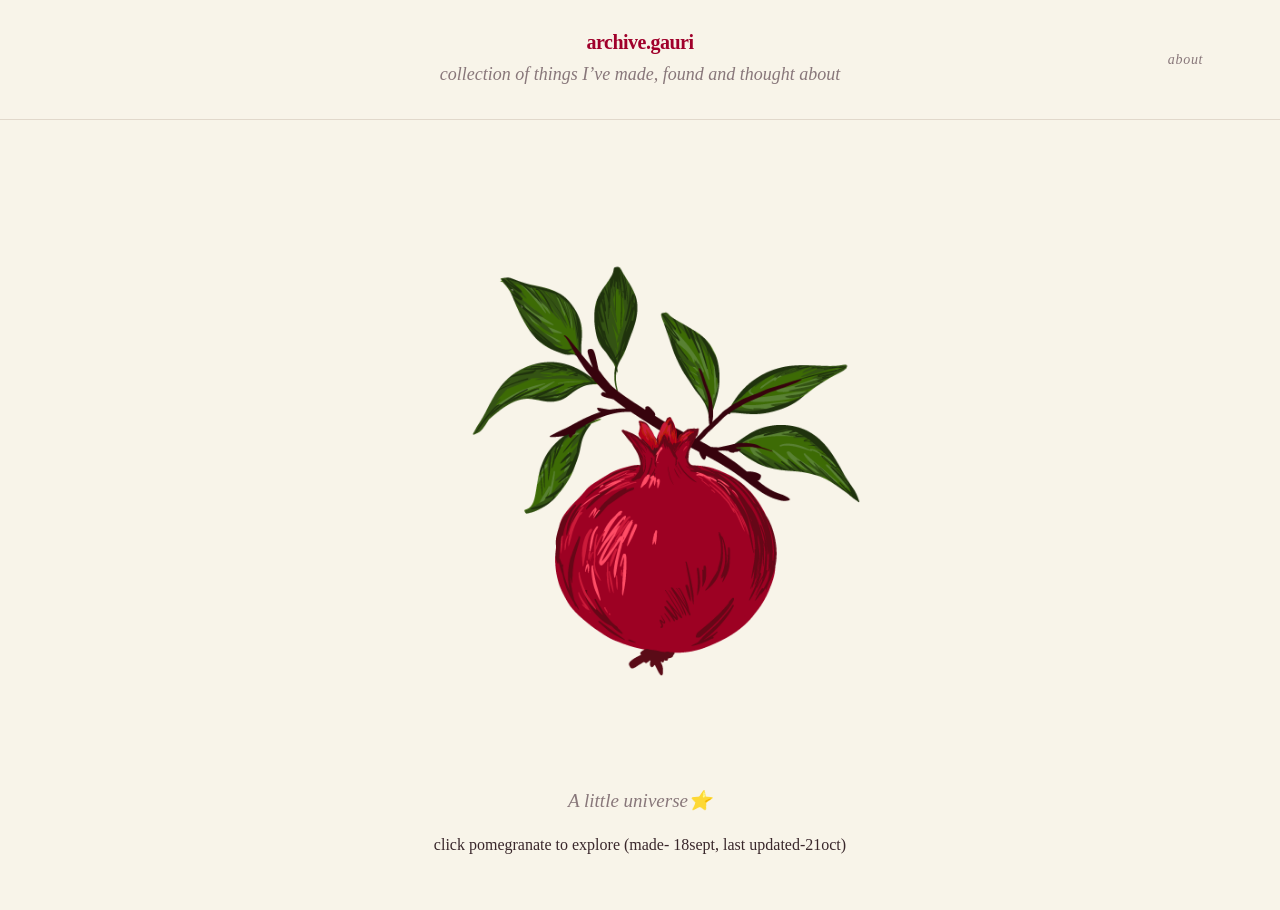
==== index.html @ e5700b9c "Make credentials link prominent at top of seed screen" ====
<!DOCTYPE html>
<html lang="en">
<head>
  <meta charset="UTF-8">
  <meta name="viewport" content="width=device-width, initial-scale=1.0">
  <title>archive.gauri</title>

  <style>
    :root {
      --cream: #f8f4e9;
      --burgundy: #a0002b;
      --dark-burgundy: #69001d;
      --text: #39272b;
      --muted: #88777a;
      --border: #e1d8cb;
    }

    * {
      box-sizing: border-box;
    }

    html {
      scroll-behavior: smooth;
    }

    body {
      margin: 0;
      background: var(--cream);
      color: var(--text);
      font-family: Georgia, "Times New Roman", serif;
      overflow-x: hidden;
    }

    button {
      font: inherit;
    }

    [hidden] {
      display: none !important;
    }
    header {
  position: relative;
}

.about-link {
  position: absolute;

  right: 6%;
  top: 50%;

  transform: translateY(-50%);

  color: var(--muted);

  font-size: 14px;
  font-style: italic;

  letter-spacing: 0.05em;

  text-decoration: none;

  transition:
    color 200ms ease,
    opacity 200ms ease;
}

.about-link:hover {
  color: var(--burgundy);
}

@media (max-width: 600px) {

  .about-link {
    right: 18px;
    font-size: 12px;
  }

}

    /* HEADER */

    header {
      min-height: 120px;
      padding: 20px 6%;
      display: flex;
      flex-direction: column;
      align-items: center;
      justify-content: center;
      gap: 8px;
      text-align: center;
      border-bottom: 1px solid var(--border);
    }
    
    .brand {
  color: var(--burgundy);
  font-family: Georgia, "Times New Roman", serif;
  font-size: 20px;
  font-weight: 700;
  letter-spacing: -0.025em;
}

    .tagline {
      margin: 0;
      color: var(--muted);
      font-size: 18px;
      font-style: italic;
      line-height: 1.4;
    }

    
/* PAGE COMPOSITION */

.page {
  min-height: calc(100vh - 120px);
  min-height: calc(100svh - 120px);

  display: flex;
  flex-direction: column;
  align-items: center;
  justify-content: center;

  padding: 24px 20px 40px;
}

.screen {
  width: 100%;
  display: flex;
  flex-direction: column;
  align-items: center;
  justify-content: center;
  gap: 4px;
}

.screen[hidden] {
  display: none !important;
}

/* OPENING INSTRUCTION */

.instruction {
  margin: 0;
  color: var(--muted);

  font-size: 18px;
  font-style: italic;
  line-height: 1.6;
  text-align: center;
}
    
/* OPENING POMEGRANATE */

.fruit-button {
  position: relative;
  display: grid;
  place-items: center;

  width: min(76vw, 620px);
  aspect-ratio: 1;

  padding: 0;
  border: 0;
  background: transparent;

  cursor: pointer;
  -webkit-tap-highlight-color: transparent;
}

.fruit-button img {
  display: block;
  width: 100%;
  height: 100%;
  object-fit: contain;

  transform-origin: 50% 55%;
  animation: sway 5s ease-in-out infinite;

  user-select: none;
  -webkit-user-drag: none;
  pointer-events: none;
}

.fruit-button:focus-visible {
  outline: 2px solid var(--burgundy);
  outline-offset: 8px;
  border-radius: 50%;
}
    @media (hover: hover) and (pointer: fine) {
  .fruit-button:hover img {
    animation-play-state: paused;
    transform: scale(1.055) rotate(-2deg);
    filter: drop-shadow(0 12px 18px rgba(105, 0, 29, 0.12));
    transition:
      transform 350ms ease,
      filter 350ms ease;
  }
}

.fruit-button:focus-visible {
  outline: 2px solid var(--burgundy);
  outline-offset: 8px;
  border-radius: 50%;
}

    @keyframes sway {
      0%, 100% {
        transform: rotate(-2deg);
      }

      50% {
        transform: rotate(2deg);
      }
    }

    .instruction {
      margin: 18px 0 0;
      color: var(--muted);
      font-size: 19px;
      font-style: italic;
      text-align: center;
    }

    /* CROSS-SECTION STAGE */

    .cross-stage {
      position: relative;
      width: min(96vw, 1280px);
      height: min(70vh, 700px);
      min-height: 390px;
      display: grid;
      place-items: center;
      isolation: isolate;
    }

    .cross-section {
      position: relative;
      z-index: 1;
      width: min(66%, 530px);
      height: 100%;
      display: grid;
      place-items: center;
      pointer-events: none;
    }

    .cross-section img {
      display: block;
      width: 100%;
      height: 100%;
      object-fit: contain;
      user-select: none;
      -webkit-user-drag: none;
      pointer-events: none;
    }

    /* CLICKABLE SEEDS */

    .seed {
      position: absolute;
      z-index: 3;
      transform: none !important;
      left: var(--seed-x, 0%);
      top: var(--seed-y, 0%);
      right: auto;
      bottom: auto;
      width: clamp(66px, 10vw, 105px);
      height: clamp(66px, 10vw, 105px);

      display: grid;
      place-items: center;

      padding: 0;
      border: 0;
      border-radius: 50%;
      background: transparent;

      cursor: pointer;
      pointer-events: auto;
      touch-action: manipulation;
      -webkit-tap-highlight-color: transparent;
    }

    .seed img {
      display: block;
      width: 100%;
      height: 100%;
      object-fit: contain;
      user-select: none;
      -webkit-user-drag: none;

      /* The BUTTON receives the click, not the image. */
      pointer-events: none;

      transform: rotate(var(--seed-rotation, 0deg));
      transition:
        transform 300ms ease,
        filter 300ms ease;
    }

    .seed:focus-visible {
      outline: 2px solid var(--burgundy);
      outline-offset: 3px;
    }

    .seed:active img {
      transform: scale(.9);
    }

    /* SEED TITLE LABELS */

.seed-tooltip {
  position: absolute;
  left: 50%;
  bottom: calc(100% + 10px);
  z-index: 10;

  width: max-content;
  max-width: min(220px, 65vw);
  padding: 8px 12px;

  border: 1px solid var(--border);
  border-radius: 24px;
  background: var(--cream);
  color: var(--burgundy);

  font-family: Georgia, "Times New Roman", serif;
  font-size: 13px;
  line-height: 1.4;
  text-align: center;

  opacity: 0;
  visibility: hidden;
  pointer-events: none;

  transform: translate(-50%, 5px);
  transition:
    opacity 200ms ease,
    transform 200ms ease,
    visibility 200ms ease;
}

.seed:hover .seed-tooltip,
.seed:focus-visible .seed-tooltip,
.seed[aria-pressed="true"] .seed-tooltip {
  opacity: 1;
  visibility: visible;
  transform: translate(-50%, 0);
}

    @media (hover: hover) and (pointer: fine) {
  .seed:hover img {
    transform: scale(1.1) rotate(3deg);
    filter: drop-shadow(0 5px 8px rgba(160, 0, 43, 0.2));
  }
}

.seed:active img {
  transform: scale(0.92);
}
    

    /* GLOW ON THE SELECTED SEED */

    .seed[aria-pressed="true"] img {
      filter:
        drop-shadow(0 0 5px rgba(160, 0, 45, 0.9))
        drop-shadow(0 0 14px rgba(160, 0, 45, 0.75))
        drop-shadow(0 0 26px rgba(160, 0, 45, 0.4));

      transform: scale(1.12);
    }

    @media (hover: hover) and (pointer: fine) {
      .seed:hover img {
        transform: scale(1.08);
      }
    }

    /* BALANCED SEED PLACEMENT */

    /* Seed positions are randomised each time the archive opens. */
    .seed-1 img { --seed-rotation: -18deg; }
    .seed-2 img { --seed-rotation: 18deg; }
    .seed-3 img { --seed-rotation: -35deg; }
    .seed-4 img { --seed-rotation: 35deg; }
    .seed-5 img { --seed-rotation: 18deg; }
    .seed-6 img { --seed-rotation: -18deg; }

    /* SCREEN TRANSITIONS */

    .screen.entering {
      animation: screen-enter 750ms cubic-bezier(.22, 1, .36, 1) both;
    }

    @keyframes screen-enter {
      from {
        opacity: 0;
        transform: translateY(14px);
      }

      to {
        opacity: 1;
        transform: translateY(0);
      }
    }

    .fruit-button.bursting img {
      animation: fruit-burst 850ms cubic-bezier(.22, 1, .36, 1) both;
    }

    @keyframes fruit-burst {
      0% {
        transform: scale(1) rotate(0deg);
        opacity: 1;
      }

      35% {
        transform: scale(1.12) rotate(-3deg);
        opacity: 1;
      }

      100% {
        transform: scale(.68) rotate(4deg);
        opacity: 0;
      }
    }

    .seed {
      opacity: 0;
    }

    .screen.entering .seed {
      animation: seed-arrive 800ms cubic-bezier(.22, 1, .36, 1) both;
    }

    .screen.entering .seed-1 { animation-delay: 80ms; }
    .screen.entering .seed-2 { animation-delay: 140ms; }
    .screen.entering .seed-3 { animation-delay: 200ms; }
    .screen.entering .seed-4 { animation-delay: 260ms; }
    .screen.entering .seed-5 { animation-delay: 320ms; }
    .screen.entering .seed-6 { animation-delay: 380ms; }
    .screen.entering .seed-7 { animation-delay: 120ms; }
    .screen.entering .seed-8 { animation-delay: 180ms; }
    .screen.entering .seed-9 { animation-delay: 240ms; }
    .screen.entering .seed-10 { animation-delay: 300ms; }
    .screen.entering .seed-11 { animation-delay: 360ms; }
    .screen.entering .seed-12 { animation-delay: 420ms; }

    @keyframes seed-arrive {
      from {
        opacity: 0;
        scale: .35;
      }

      to {
        opacity: 1;
        scale: 1;
      }
    }

    /* BOTTOM SEED INFORMATION PANEL */

    .seed-detail {
      width: min(100%, 760px);
      margin: 30px auto 0;
      padding: 34px 40px;

      background: #fcf8ef;
      border: 1px solid var(--border);
      border-top: 2px solid #d9b6b4;
      border-radius: 3px;

      animation: detail-enter 450ms cubic-bezier(.22, 1, .36, 1) both;
    }

    @keyframes detail-enter {
      from {
        opacity: 0;
        transform: translateY(12px) scale(0.985);
      }

      to {
        opacity: 1;
        transform: translateY(0) scale(1);
      }
    }

    .detail-eyebrow {
      margin: 0 0 18px;
      color: var(--muted);
      font-size: 12px;
      letter-spacing: 3px;
      text-transform: uppercase;
    }

    .detail-title {
      margin: 0 0 20px;
      color: var(--burgundy);
      font-size: clamp(30px, 5vw, 46px);
      font-weight: normal;
      line-height: 1.2;
    }

    .detail-description {
      margin: 0;
      font-size: 18px;
      line-height: 1.8;
      white-space: pre-wrap;
      overflow-wrap: anywhere;
    }

    .detail-actions {
      display: flex;
      flex-wrap: wrap;
      gap: 12px;
      margin-top: 30px;
    }

    /* BUTTONS */

    .archive-button {
  display: inline-flex;
  align-items: center;
  justify-content: center;
  padding: 11px 24px;
  border: 1px solid var(--border);
  border-radius: 40px;
  background: transparent;
  color: var(--muted);
  font-family: Georgia, "Times New Roman", serif;
  font-size: 15px;
  cursor: pointer;
  transition:
    color 200ms ease,
    border-color 200ms ease,
    background 200ms ease,
    transform 200ms ease;
}

.archive-button:hover {
  color: var(--burgundy);
  border-color: var(--burgundy);
  background: rgba(160, 0, 43, 0.035);
}

.archive-button:active {
  transform: scale(0.98);
}

.archive-button:focus-visible {
  outline: 2px solid var(--burgundy);
  outline-offset: 4px;
}

    .close-button {
      margin-top: 26px;
    }

.credentials-seed-link {
  display: inline-flex;
  align-items: center;
  justify-content: center;
  align-self: center;
  margin: 0 auto 12px;
  padding: 9px 18px;
  border: 1px solid var(--burgundy);
  border-radius: 30px;
  color: var(--burgundy);
  background: rgba(248, 244, 233, .92);
  font-size: 14px;
  letter-spacing: .04em;
  text-decoration: none;
  transition: background 200ms ease, color 200ms ease, transform 200ms ease;
}
.credentials-seed-link:hover {
  background: var(--burgundy);
  color: var(--cream);
  transform: translateY(-1px);
}

    /* MOBILE */

    @media (max-width: 600px) {
      header {
        min-height: 90px;
        height: auto;
        padding: 16px 55px;
      }

      .brand {
        font-size: 18px;
      }

      .page {
        min-height: calc(100vh - 64px);
        min-height: calc(100svh - 64px);
        padding: 24px 14px;
      }

      .fruit-button {
        width: min(88vw, 460px);
      }

      .instruction {
        font-size: 16px;
        margin-top: 12px;
      }

      .opening-hint {
        margin: 12px 0 0;
        color: var(--muted);
        font-size: 12px;
        letter-spacing: 1px;
        opacity: 0.75;
      }

      .cross-stage {
        width: 100%;
        height: min(105vw, 500px);
        min-height: 320px;
      }

      .cross-section {
        width: 76%;
      }

      .seed {
        width: clamp(48px, 15vw, 75px);
        height: clamp(48px, 15vw, 75px);
      }

      .seed {
        width: clamp(44px, 12vw, 66px);
        height: clamp(44px, 12vw, 66px);
      }

      .seed-tooltip {
        max-width: min(170px, 58vw);
        padding: 7px 10px;
        font-size: 12px;
      }

      .seed-detail {
        margin-top: 22px;
        padding: 26px 22px;
      }

      .detail-description {
        font-size: 16px;
      }

      .detail-actions {
        flex-direction: column;
      }

      .archive-button {
        width: 100%;
      }
    }

    @media (prefers-reduced-motion: reduce) {
      *,
      *::before,
      *::after {
        animation-duration: 0.01ms !important;
        animation-iteration-count: 1 !important;
        transition-duration: 0.01ms !important;
        scroll-behavior: auto !important;
      }
    }
    @media (prefers-reduced-motion: reduce) {
  .fruit-button img,
  .seed img,
  .seed-tooltip {
    animation: none !important;
    transition: none !important;
  }
}

    /* Custom cursor trail */
.cursor-trail {
  position: fixed;
  top: 0;
  left: 0;
  width: 12px;
  height: 12px;
  border-radius: 50%;
  background: #9f1239;
  pointer-events: none;
  z-index: 9999;
  opacity: 0;
  transform: translate(-50%, -50%);
  transition: opacity 180ms ease;
}

.cursor-trail.visible {
  opacity: 1;
}

.cursor-particle {
  position: fixed;
  width: 8px;
  height: 11px;
  border-radius: 50%;
  background: #9f1239;
  pointer-events: none;
  z-index: 9998;
  opacity: 0.9;
  transform: translate(-50%, -50%) rotate(25deg);
  animation: seed-fade 850ms ease-out forwards;
}

@keyframes seed-fade {
  to {
    opacity: 0;
    transform: translate(-50%, -50%) rotate(25deg) scale(0.2);
  }
}

/* Keep the effect off touchscreens and for reduced-motion preferences */

@media (prefers-reduced-motion: reduce) {
  .cursor-trail,
  .cursor-particle {
    display: none !important;
  }
}

    /* RESPONSIVE ARCHIVE LAYOUT */

@media (max-width: 600px) {
  .page {
    width: 100%;
  }

  .screen {
    width: 100%;
    padding-left: 16px;
    padding-right: 16px;
  }

  .fruit-button {
    width: min(76vw, 420px);
    max-width: 100%;
  }

  .opening-hint {
    max-width: 90%;
    margin-left: auto;
    margin-right: auto;
    font-size: 13px;
    line-height: 1.7;
  }

  .archive-button {
    max-width: 100%;
    white-space: normal;
  }

  .detail-actions {
    justify-content: center;
  }
}

@media (max-height: 500px) and (orientation: landscape) {
  header {
    min-height: 76px;
    padding-top: 10px;
    padding-bottom: 10px;
  }

  .screen {
    min-height: auto;
    padding-top: 20px;
    padding-bottom: 30px;
  }

  .fruit-button {
    width: min(42vh, 320px);
  }

  .cross-stage {
    width: min(90vw, 580px);
    min-height: 300px;
  }
}
  </style>
  <link rel="stylesheet" href="./resource-cards.css">
  <script defer src="./resource-cards.js"></script>
</head>

<body>

  <header>

  <div class="brand">
    archive.gauri
  </div>

  <p class="tagline">
    collection of things I’ve made, found and thought about
  </p>

  <a
    href="./about.html"
    class="about-link"
  >
    about
  </a>

</header>

  <main class="page">

    <!-- SCREEN 1: WHOLE POMEGRANATE -->

    <section class="screen" id="opening-screen">

  <button
    class="fruit-button"
    id="open-fruit"
    aria-label="Open the pomegranate"
  >
    <img
      src="./images/pomegranate-whole.png"
      alt="A whole pomegranate"
      draggable="false"
    >
  </button>

  <p class="instruction">
    A little universe⭐️
  </p>

  <p class="opening-hint">
    click pomegranate to explore
    (made- 18sept, last updated-21oct)
  </p>

</section>

    

    <!-- SCREEN 2: CROSS-SECTION -->

    <section class="screen" id="archive-screen" hidden>

      <a href="./gauri-creds/" class="credentials-seed-link">Credentials ↗</a>

      <div class="cross-stage">

        <div class="cross-section">
          <img
            src="./images/pomegranate-cross-section.png"
            alt="Pomegranate cross-section"
            draggable="false"
          >
        </div>

        <!-- Each seed is now a real, accessible button. -->

        <button
  class="seed seed-1"
  data-seed="1"
  aria-label="The Web of Things"
>
  <img src="./images/seed1.png" alt="" draggable="false">
  <span class="seed-tooltip">The Web of Things</span>
</button>

        <button
          class="seed seed-2"
          data-seed="2"
          aria-label="In the meantime"
        >
          <img src="./images/seed2.png" alt="" draggable="false">
          <span class="seed-tooltip">In the meantime</span>
        </button>

        <button
          class="seed seed-3"
          data-seed="3"
          aria-label="The Body, Inc."
        >
          <img src="./images/seed3.png" alt="" draggable="false">
          <span class="seed-tooltip">The Body, Inc.</span>
        </button>

        <button
          class="seed seed-4"
          data-seed="4"
          aria-label="The Long Game"
        >
          <img src="./images/seed4.png" alt="" draggable="false">
          <span class="seed-tooltip">The Long Game</span>
        </button>

        <button
          class="seed seed-5"
          data-seed="5"
          aria-label="A World in Pigment"
        >
          <img src="./images/seed4.png" alt="" draggable="false">
          <span class="seed-tooltip">A World in Pigment</span>
        </button>

        <button class="seed seed-6" data-seed="6" aria-label="seed06">
          <img src="./images/seed6.png" alt="" draggable="false">
          <span class="seed-tooltip">seed06</span>
        </button>

      </div>

      <p class="instruction" id="seed-instruction">
        Choose a seed to explore.
      </p>

      <!-- BOTTOM INFORMATION PANEL -->

      <section
        class="seed-detail"
        id="seed-detail"
        aria-live="polite"
        aria-atomic="true"
        hidden
      >
        <p class="detail-eyebrow" id="detail-eyebrow">
          FROM THE ARCHIVE
        </p>

        <h2 class="detail-title" id="detail-title">
          Seed 1
        </h2>

        <p class="detail-description" id="detail-description"></p>

        <div class="detail-actions">

          <button
            class="archive-button"
            id="back-to-seeds"
          >
            ← Back to the seeds
          </button>

          <button
            class="archive-button"
            id="close-detail"
          >
            Close entry
          </button>

          <button
            class="archive-button"
            id="open-entry"
          >
  
            Open entry →
          </button>

        </div>
      </section>

      <button class="archive-button close-button" id="close-archive">
        Close archive
      </button>


    </section>

  </main>

  <script>
    const openingScreen = document.getElementById("opening-screen");
    const archiveScreen = document.getElementById("archive-screen");

    const openButton = document.getElementById("open-fruit");
    const closeButton = document.getElementById("close-archive");

    const seedInstruction = document.getElementById("seed-instruction");
    const seedDetail = document.getElementById("seed-detail");

    const detailEyebrow = document.getElementById("detail-eyebrow");
    const detailTitle = document.getElementById("detail-title");
    const detailDescription = document.getElementById("detail-description");

    const backButton = document.getElementById("back-to-seeds");
    const closeDetailButton = document.getElementById("close-detail");


    const stage = document.querySelector(".cross-stage");
    const extraSeedTitles = ["seed07", "seed08", "seed09", "seed10", "seed11", "seed12"];

    extraSeedTitles.forEach((title, index) => {
      const number = index + 7;
      const button = document.createElement("button");
      button.className = "seed seed-" + number;
      button.dataset.seed = String(number);
      button.setAttribute("aria-label", title);
      const image = document.createElement("img");
      image.src = "./images/seed" + (((number - 1) % 6) + 1) + ".png";
      image.alt = "";
      image.draggable = false;
      const tooltip = document.createElement("span");
      tooltip.className = "seed-tooltip";
      tooltip.textContent = title;
      button.append(image, tooltip);
      stage.appendChild(button);
    });

    const seedButtons = document.querySelectorAll(".seed");

    function randomiseSeedPositions() {
      // Spread seeds across the whole stage, keeping a clear area around
      // the pomegranate in the centre. Shuffle the slots on every opening.
      // A loose, balanced orbit: seeds are grouped into four gentle arcs,
      // with a few higher/lower accents for an organised-chaos feel.
      // Shuffle within each arc rather than across the entire stage so the
      // overall composition stays intentional and the fruit remains the focus.
      const clusters = [
        [[13, 12], [29, 7], [45, 13]],
        [[73, 10], [88, 18], [83, 34]],
        [[10, 43], [8, 64], [24, 79]],
        [[43, 84], [67, 82], [91, 67]]
      ];
      const positions = clusters.flatMap(cluster => {
        for (let i = cluster.length - 1; i > 0; i--) {
          const j = Math.floor(Math.random() * (i + 1));
          [cluster[i], cluster[j]] = [cluster[j], cluster[i]];
        }
        return cluster;
      });
      seedButtons.forEach((button, index) => {
        const [x, y] = positions[index];
        const jitterX = Math.random() * 3 - 1.5;
        const jitterY = Math.random() * 3 - 1.5;
        button.style.setProperty("--seed-x", Math.max(2, Math.min(93, x + jitterX)) + "%");
        button.style.setProperty("--seed-y", Math.max(3, Math.min(87, y + jitterY)) + "%");
        button.style.setProperty("--seed-rotation", Math.round(Math.random() * 40 - 20) + "deg");
      });
    }

    let isTransitioning = false;
    let selectedSeed = null;
    let transitionTimer = null;

    /*
      Add your actual archive entries here.

      The filenames above are already correct.
      Only change the text inside these descriptions.
    */

    const seedEntries = {
      1: {
        title: "The Web of Things",
        description: "Invisible threads between art, war, food, history, culture, and economies that quietly shape them all."
      },

      2: {
  title: "In the meantime",
  description: "Notes on range, ambition, the versions of ourselves we outgrow, and learning to begin before we feel ready."
},

      3: {
  title: "The Body, Inc.",
  description: "Medicine, AI, longevity, wearables, and our increasingly complicated relationship with the bodies we live in."
},

      
      4: {
  title: "The Long Game",
  description: "On the private worlds athletes build: rituals, endurance, tennis, the limits of the body, and learning to play the long game."
},


      5: {
        title: "A World in Pigment",
        description: "A visual field guide to art history, pigments, colour and the stories they carry."
      },

      6: {
        title: "seed06",
        description: "This seed is waiting for its content."
      },
      7: { title: "seed07", description: "This seed is waiting for its content." },
      8: { title: "seed08", description: "This seed is waiting for its content." },
      9: { title: "seed09", description: "This seed is waiting for its content." },
      10: { title: "seed10", description: "This seed is waiting for its content." },
      11: { title: "seed11", description: "This seed is waiting for its content." },
      12: { title: "seed12", description: "This seed is waiting for its content." }
    };

    /* OPEN THE POMEGRANATE */

    
function openArchive() {
  if (isTransitioning) return;

  isTransitioning = true;

  openButton.classList.add("bursting");
  randomiseSeedPositions();

  transitionTimer = window.setTimeout(() => {
    openingScreen.hidden = true;
    archiveScreen.hidden = false;

    archiveScreen.classList.remove("entering");

    void archiveScreen.offsetWidth;

    archiveScreen.classList.add("entering");

    isTransitioning = false;
    transitionTimer = null;
  }, 850);
}

    /* SHOW THE SELECTED SEED */

    function openSeed(seedNumber) {
      const entry = seedEntries[seedNumber];

      if (!entry) return;

      selectedSeed = seedNumber;

      detailEyebrow.textContent = "FROM THE ARCHIVE";
      detailTitle.textContent = entry.title;
      detailDescription.textContent = entry.description;

      seedDetail.hidden = false;
      seedInstruction.hidden = true;

      seedDetail.classList.remove("entering");

      // Restart the detail animation.
      void seedDetail.offsetWidth;

      seedDetail.classList.add("entering");

      // Highlight the currently selected seed.
      seedButtons.forEach(button => {
        const isSelected =
          Number(button.dataset.seed) === seedNumber;

        button.setAttribute("aria-pressed", String(isSelected));
      });

      // Scroll to the opened entry.
  
      seedDetail.scrollIntoView({
        behavior: "smooth",
        block: "start"
      });
      
    }

    /* CLOSE THE DETAIL PANEL */

    function closeDetail() {
      seedDetail.hidden = true;
      seedInstruction.hidden = false;

      selectedSeed = null;

      seedButtons.forEach(button => {
        button.setAttribute("aria-pressed", "false");
      });
    }
    
    document.getElementById("open-entry").addEventListener("click", () => {
  if (selectedSeed === 1) {
    window.location.href = "./seed01/index.html";
  } else if (selectedSeed === 2) {
    window.location.href = "./seed02/index.html";
  } else if (selectedSeed === 3) {
    window.location.href = "./seed03/index.html";
  } else if (selectedSeed === 4) {
    window.location.href = "./seed04/index.html";
  }
    else if (selectedSeed === 5) {
    window.location.href = "./seed05/index.html";
  }
});
 

    /* RETURN TO THE OPENING SCREEN */

    function closeArchive() {
      if (isTransitioning) return;

      if (transitionTimer !== null) {
        window.clearTimeout(transitionTimer);
        transitionTimer = null;
      }

      closeDetail();

      archiveScreen.hidden = true;
      openingScreen.hidden = false;

      openButton.classList.remove("bursting");

      archiveScreen.classList.remove("entering");
    }

    /* CLICK EVENTS */

    openButton.addEventListener("click", openArchive);

    closeButton.addEventListener("click", closeArchive);

    backButton.addEventListener("click", closeDetail);

    closeDetailButton.addEventListener("click", closeDetail);

    seedButtons.forEach(button => {
      button.addEventListener("click", () => {
        const seedNumber = Number(button.dataset.seed);
        openSeed(seedNumber);
      });
    });

    /* KEYBOARD SUPPORT */

    document.addEventListener("keydown", event => {
      if (event.key === "Escape") {
        if (!seedDetail.hidden) {
          closeDetail();
        } else if (!archiveScreen.hidden) {
          closeArchive();
        }
      }
    });

    // Subtle pomegranate-seed cursor trail
if (!window.matchMedia("(prefers-reduced-motion: reduce)").matches) {
  const trail = document.createElement("div");
  trail.className = "cursor-trail";
  document.body.appendChild(trail);

  let lastParticleTime = 0;

  window.addEventListener("pointermove", (event) => {
  if (event.pointerType !== "mouse") return;
    trail.style.left = `${event.clientX}px`;
    trail.style.top = `${event.clientY}px`;
    trail.classList.add("visible");

    const now = performance.now();

    // Leave a small particle occasionally, not on every mouse movement
    if (now - lastParticleTime > 35) {
      lastParticleTime = now;

      const particle = document.createElement("div");
      particle.className = "cursor-particle";
      particle.style.left = `${event.clientX}px`;
      particle.style.top = `${event.clientY}px`;

      document.body.appendChild(particle);
      particle.addEventListener("animationend", () => particle.remove(), {
        once: true
      });
    }
  });

  window.addEventListener("mouseleave", () => {
    trail.classList.remove("visible");
  });

  window.addEventListener("mouseenter", () => {
    trail.classList.add("visible");
  });
}
  </script>

</body>
<!-- Trigger GitHub Pages redeployment: 2026-10-17 -->
</html>
---- resource-cards.css ----
/* ARCHIVE RESOURCE CARDS: visual previews for external references */
.resource-card {
  display: grid !important;
  grid-template-columns: 78px minmax(0, 1fr);
  align-items: center;
  gap: 14px;
  min-height: 92px;
  padding: 10px 13px 10px 10px;
  border: 1px solid rgba(116, 64, 72, .16);
  border-radius: 4px;
  background: linear-gradient(135deg, rgba(255,255,255,.78), rgba(245,235,224,.72));
  color: inherit;
  text-decoration: none !important;
  transition: transform 220ms ease, border-color 220ms ease, box-shadow 220ms ease;
  text-align: left;
}
.resource-card:hover, .resource-card:focus-visible {
  transform: translateY(-3px);
  border-color: rgba(116, 64, 72, .42);
  box-shadow: 0 9px 24px rgba(63, 39, 43, .09);
}
.resource-thumb {
  width: 78px;
  height: 70px;
  position: relative;
  display: flex;
  align-items: center;
  justify-content: center;
  overflow: hidden;
  background: #eadbd2;
  border-radius: 2px;
  box-shadow: 3px 4px 8px rgba(50, 35, 35, .12);
}
.resource-thumb::before {
  content: "";
  position: absolute;
  inset: 5px;
  border: 1px solid rgba(100, 56, 63, .18);
  pointer-events: none;
}
.resource-thumb img {
  display: block;
  width: 28px;
  height: 28px;
  object-fit: contain;
  border-radius: 4px;
  background: rgba(255,255,255,.88);
  padding: 4px;
  box-sizing: border-box;
}
.resource-thumb .resource-monogram {
  display: none;
  font: 600 17px/1 var(--sans, sans-serif);
  letter-spacing: .08em;
  color: #70454c;
}
.resource-thumb.is-fallback img { display: none; }
.resource-thumb.is-fallback .resource-monogram { display: block; }
.resource-thumb .resource-thumb-label {
  position: absolute;
  left: 7px;
  right: 7px;
  bottom: 7px;
  overflow: hidden;
  text-overflow: ellipsis;
  white-space: nowrap;
  font: 600 6px/1.3 var(--sans, sans-serif);
  letter-spacing: .12em;
  text-align: center;
  color: #70454c;
  text-transform: uppercase;
}
.resource-card-copy { min-width: 0; display: flex; flex-direction: column; gap: 5px; }
.resource-card-title { font: 400 14px/1.45 var(--display, Georgia, serif); color: var(--burgundy, #713d46); }
.resource-card-domain { font: 600 8px/1.5 var(--sans, sans-serif); letter-spacing: .1em; text-transform: uppercase; color: var(--muted, #81716e); overflow-wrap: anywhere; }
.resource-card-arrow { font: 11px/1 var(--sans, sans-serif); color: #a96d75; }
.source-links {
  display: grid !important;
  grid-template-columns: repeat(2, minmax(0, 1fr));
  gap: 12px !important;
}
.source-links .resource-card { min-height: 96px; }
.bombay-note > .resource-card, .visit-copy > .resource-card, .cue-item > div > .resource-card {
  margin-top: 12px;
  max-width: 470px;
}
.cue-item .resource-card { max-width: 500px; }
.section-copy a.resource-inline {
  display: inline-flex !important;
  align-items: center;
  gap: 6px;
  padding: 3px 7px;
  border: 1px solid rgba(116, 64, 72, .18);
  border-radius: 3px;
  background: rgba(255,255,255,.55);
  text-decoration: none !important;
  color: var(--burgundy, #713d46);
  font-size: .92em;
}
.resource-inline-icon-wrap {
  display: inline-flex;
  width: 16px;
  height: 16px;
  align-items: center;
  justify-content: center;
  vertical-align: -3px;
  margin-right: 3px;
}
.resource-inline-icon-wrap .resource-monogram {
  font: 600 7px/1 var(--sans, sans-serif);
  letter-spacing: 0;
  color: #70454c;
}
.resource-inline .resource-inline-icon {
  width: 14px;
  height: 14px;
  object-fit: contain;
  vertical-align: middle;
}
@media (max-width: 640px) {
  .source-links { grid-template-columns: minmax(0, 1fr); }
  .resource-card { grid-template-columns: 68px minmax(0, 1fr); gap: 11px; min-height: 82px; }
  .resource-thumb { width: 68px; height: 64px; }
}
@media (prefers-reduced-motion: reduce) {
  .resource-card { transition: none; }
  .resource-card:hover, .resource-card:focus-visible { transform: none; }
}
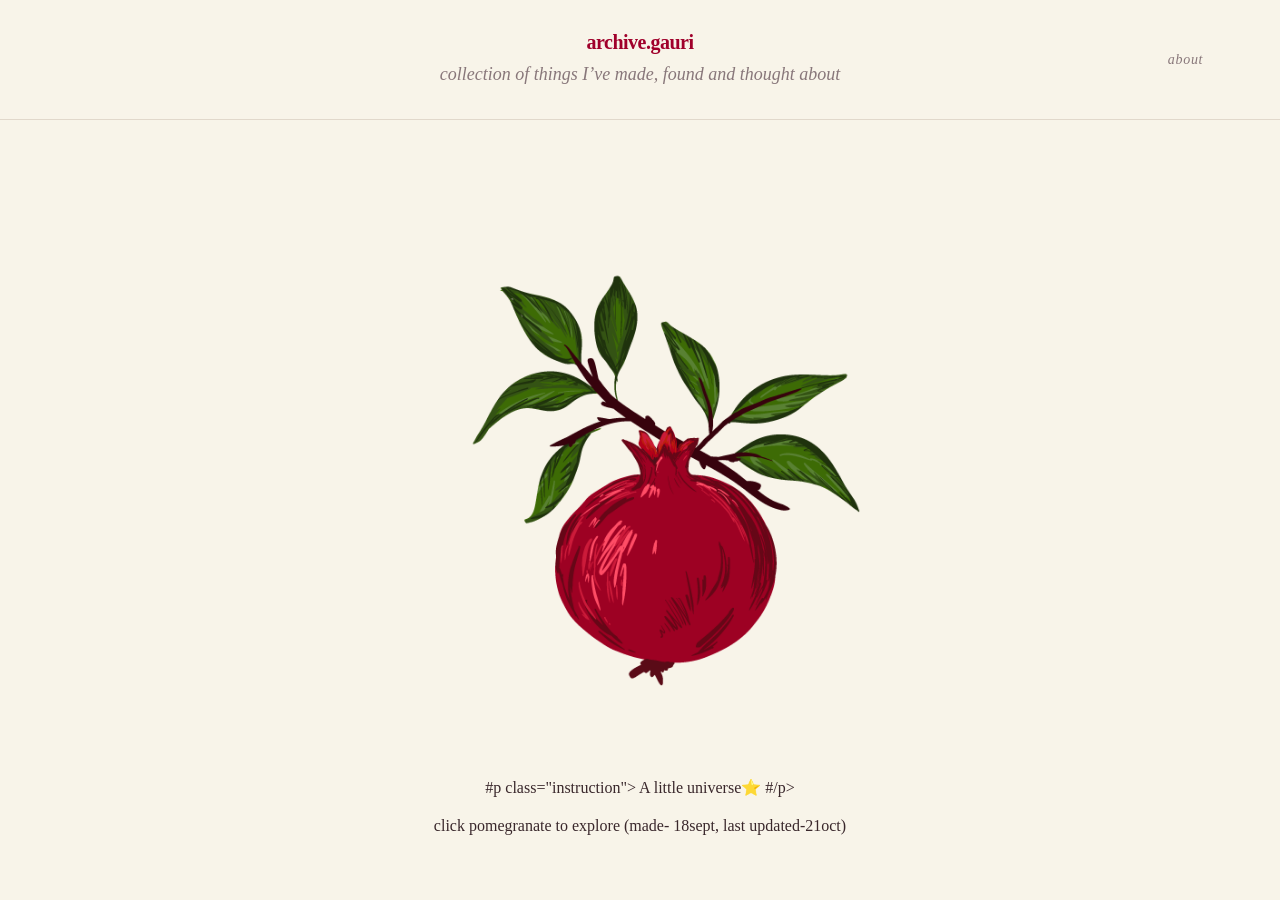
==== commit de4b4a5f: "Update index.html" ====
--- a/index.html
+++ b/index.html
@@ -826,9 +826,9 @@
     >
   </button>
 
-  <p class="instruction">
+  #p class="instruction">
     A little universe⭐️
-  </p>
+  #/p>
 
   <p class="opening-hint">
     click pomegranate to explore
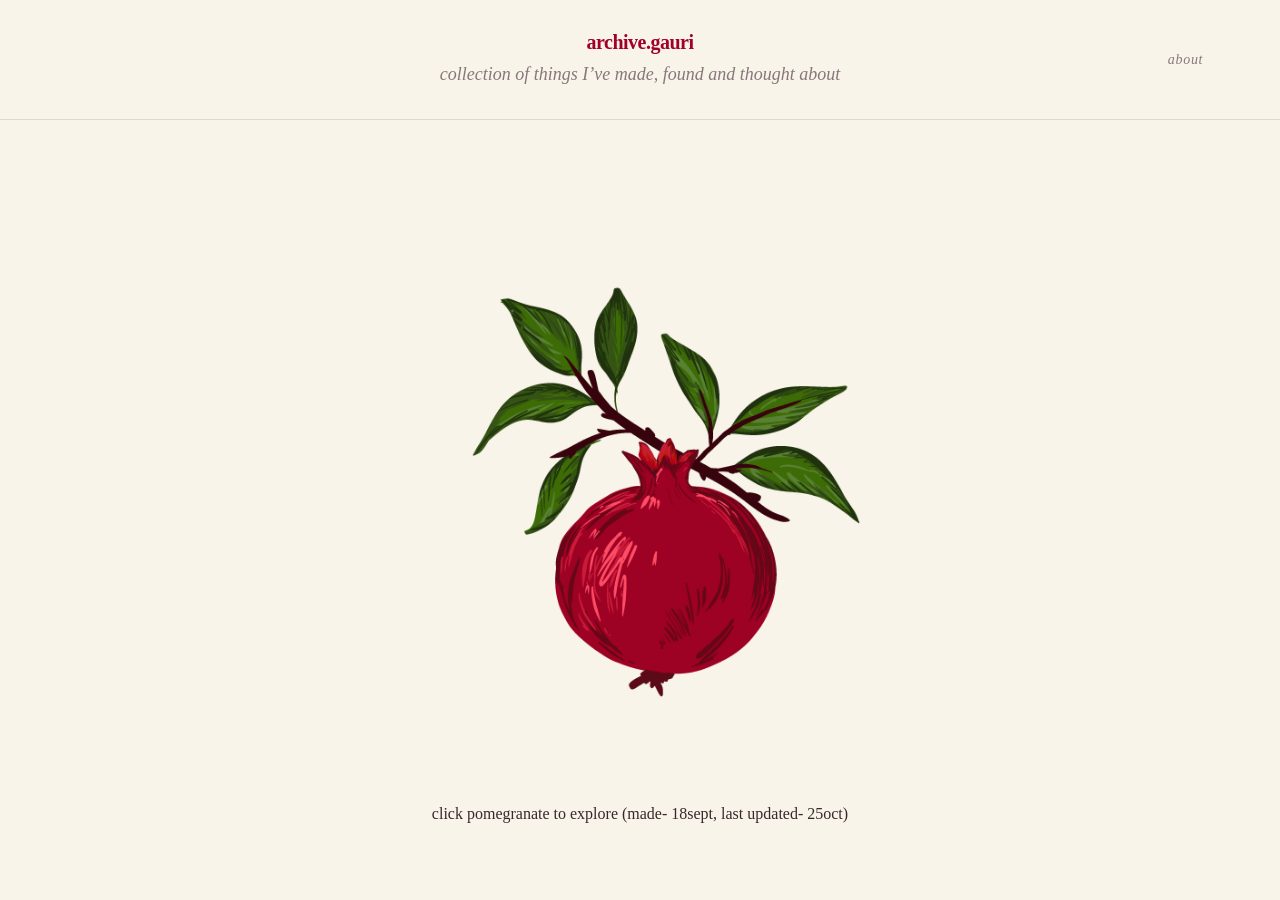
==== commit 574cbb22: "Update index.html" ====
--- a/index.html
+++ b/index.html
@@ -826,13 +826,10 @@
     >
   </button>
 
-  #p class="instruction">
-    A little universe⭐️
-  #/p>
 
   <p class="opening-hint">
     click pomegranate to explore
-    (made- 18sept, last updated-21oct)
+    (made- 18sept, last updated- 25oct)
   </p>
 
 </section>
